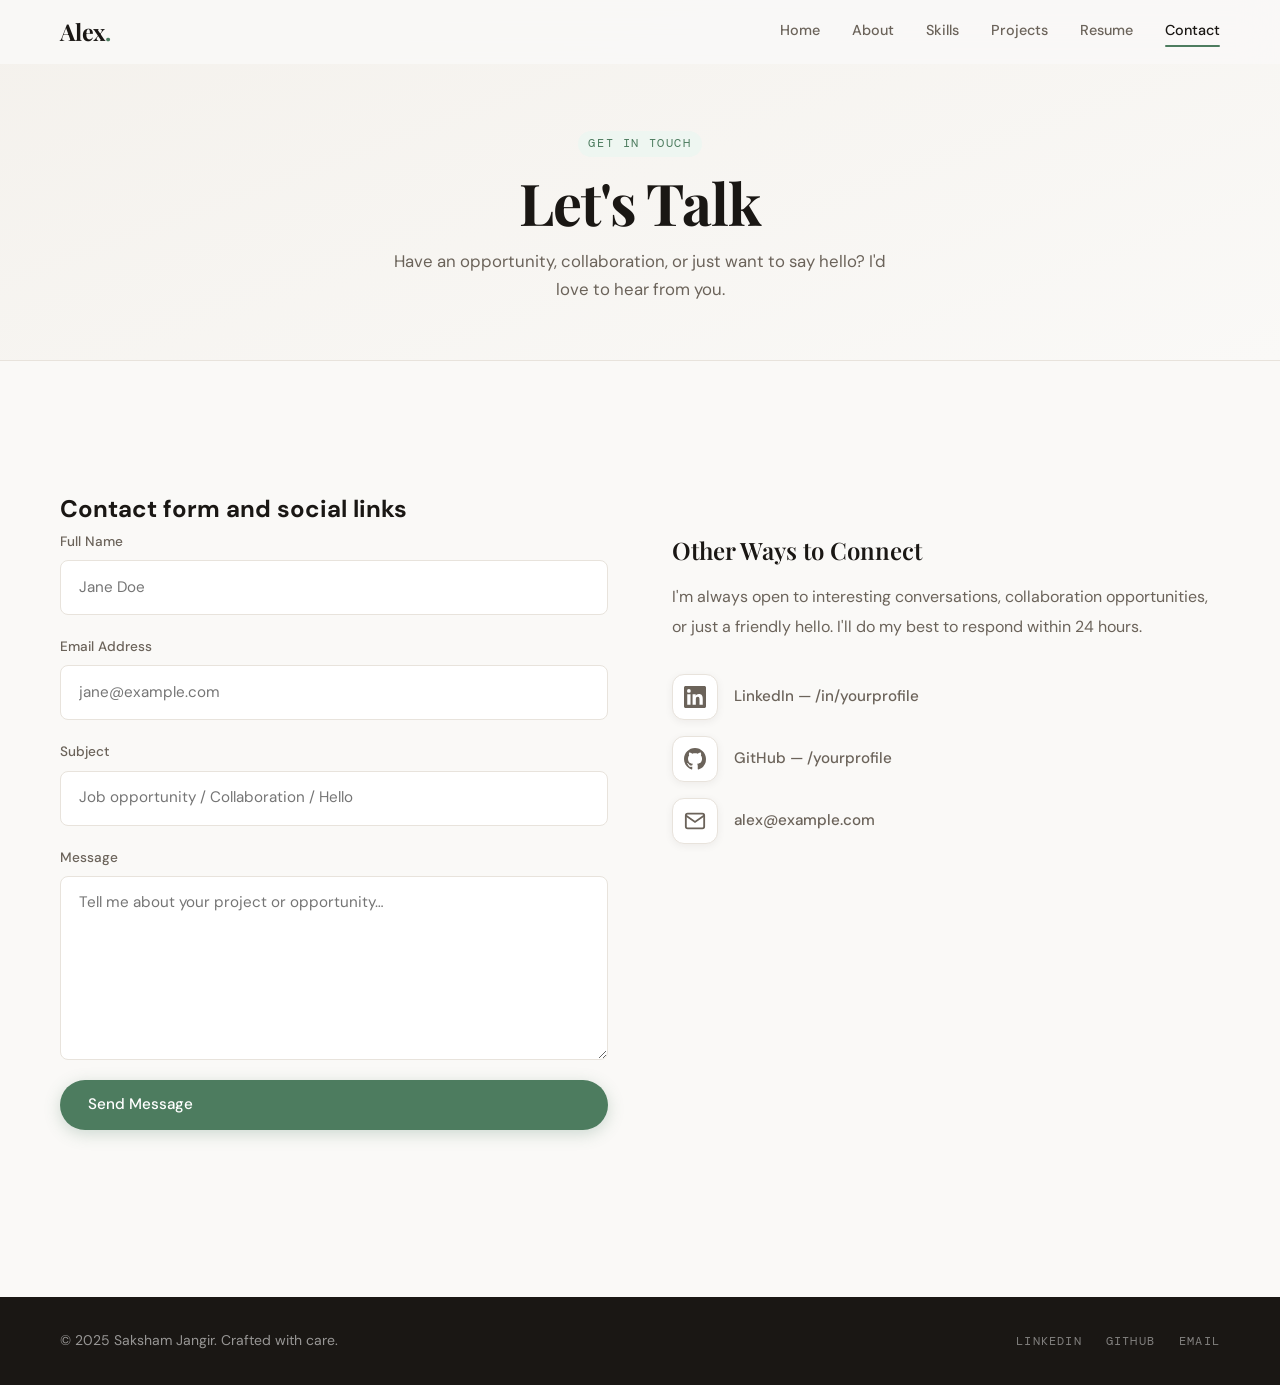
==== contact.html @ 53208660 "Initial commit" ====
<!DOCTYPE html>
<html lang="en">
<head>
  <meta charset="UTF-8" />
  <meta name="viewport" content="width=device-width, initial-scale=1.0" />
  <meta name="description" content="Contact Saksham Jangir — Data Engineer & Analyst. Send a message or connect on LinkedIn and GitHub." />
  <meta name="keywords"    content="Contact, Saksham Jangir, Data Engineer, LinkedIn, GitHub" />
  <meta name="author"      content="Saksham Jangir" />
  <meta property="og:title"       content="Contact — Saksham Jangir" />
  <meta property="og:description" content="Get in touch with Saksham Jangir." />
  <meta property="og:type"        content="website" />
  <link rel="icon" type="image/svg+xml" href="assets/favicon.svg" />

  <title>Contact — Saksham Jangir</title>

  <link rel="preconnect" href="https://fonts.googleapis.com" />
  <link rel="preconnect" href="https://fonts.gstatic.com" crossorigin />
  <link href="https://fonts.googleapis.com/css2?family=Playfair+Display:ital,wght@0,400;0,600;0,700;1,400&family=DM+Sans:wght@300;400;500;600&family=DM+Mono:wght@400;500&display=swap" rel="stylesheet" />
  <link rel="stylesheet" href="css/styles.css" />
</head>
<body>

  <!-- ── NAVBAR ──────────────────────────────────────────── -->
  <header class="navbar" id="navbar">
    <div class="nav-container">
      <a href="index.html" class="nav-logo" aria-label="Saksham Jangir — Home">Alex<span>.</span></a>
      <nav class="nav-links" id="navLinks" aria-label="Main navigation">
        <a href="index.html"    class="nav-link">Home</a>
        <a href="about.html"    class="nav-link">About</a>
        <a href="skills.html"   class="nav-link">Skills</a>
        <a href="projects.html" class="nav-link">Projects</a>
        <a href="resume.html"   class="nav-link">Resume</a>
        <a href="contact.html"  class="nav-link">Contact</a>
      </nav>
      <button class="hamburger" id="hamburger" aria-label="Toggle navigation menu" aria-expanded="false" aria-controls="navLinks">
        <span></span><span></span><span></span>
      </button>
    </div>
  </header>

  <main>

    <!-- ── PAGE HERO BANNER ──────────────────────────────── -->
    <section class="page-hero" aria-labelledby="page-title">
      <div class="container">
        <span class="section-tag">Get In Touch</span>
        <h1 class="page-hero-title" id="page-title">Let's Talk</h1>
        <p class="page-hero-sub">
          Have an opportunity, collaboration, or just want to say hello? I'd love to hear from you.
        </p>
      </div>
    </section>

    <!-- ── CONTACT GRID ──────────────────────────────────── -->
    <section class="section" aria-labelledby="contact-heading">
      <div class="container">
        <h2 class="sr-only" id="contact-heading">Contact form and social links</h2>

        <div class="contact-grid">

          <!-- Left: Contact Form -->
          <form
            class="contact-form reveal"
            id="contactForm"
            novalidate
            aria-label="Send a message to Saksham Jangir"
          >
            <div class="form-group">
              <label for="name">Full Name</label>
              <input
                type="text"
                id="name"
                name="name"
                placeholder="Jane Doe"
                required
                autocomplete="name"
                aria-required="true"
              />
            </div>

            <div class="form-group">
              <label for="email">Email Address</label>
              <input
                type="email"
                id="email"
                name="email"
                placeholder="jane@example.com"
                required
                autocomplete="email"
                aria-required="true"
              />
            </div>

            <div class="form-group">
              <label for="subject">Subject</label>
              <input
                type="text"
                id="subject"
                name="subject"
                placeholder="Job opportunity / Collaboration / Hello"
                autocomplete="off"
              />
            </div>

            <div class="form-group">
              <label for="message">Message</label>
              <textarea
                id="message"
                name="message"
                rows="6"
                placeholder="Tell me about your project or opportunity…"
                required
                aria-required="true"
              ></textarea>
            </div>

            <button type="submit" class="btn btn-primary">Send Message</button>

            <!-- Live status message (success / error) -->
            <p class="form-status" id="formStatus" aria-live="polite" role="status"></p>
          </form>

          <!-- Right: Social / Contact Info -->
          <div class="contact-info reveal reveal-delay">
            <h3>Other Ways to Connect</h3>
            <p>
              I'm always open to interesting conversations, collaboration
              opportunities, or just a friendly hello. I'll do my best to
              respond within 24 hours.
            </p>

            <nav class="social-links" aria-label="Social media links">

              <a href="https://linkedin.com/in/yourprofile" class="social-link" target="_blank" rel="noopener noreferrer" aria-label="Connect on LinkedIn">
                <div class="social-icon" aria-hidden="true">
                  <svg viewBox="0 0 24 24" fill="currentColor" width="22" height="22">
                    <path d="M20.447 20.452h-3.554v-5.569c0-1.328-.027-3.037-1.852-3.037-1.853 0-2.136 1.445-2.136 2.939v5.667H9.351V9h3.414v1.561h.046c.477-.9 1.637-1.85 3.37-1.85 3.601 0 4.267 2.37 4.267 5.455v6.286zM5.337 7.433a2.062 2.062 0 0 1-2.063-2.065 2.064 2.064 0 1 1 2.063 2.065zm1.782 13.019H3.555V9h3.564v11.452zM22.225 0H1.771C.792 0 0 .774 0 1.729v20.542C0 23.227.792 24 1.771 24h20.451C23.2 24 24 23.227 24 22.271V1.729C24 .774 23.2 0 22.222 0h.003z"/>
                  </svg>
                </div>
                <span>LinkedIn — /in/yourprofile</span>
              </a>

              <a href="https://github.com/yourprofile" class="social-link" target="_blank" rel="noopener noreferrer" aria-label="View GitHub profile">
                <div class="social-icon" aria-hidden="true">
                  <svg viewBox="0 0 24 24" fill="currentColor" width="22" height="22">
                    <path d="M12 0C5.37 0 0 5.37 0 12c0 5.31 3.435 9.795 8.205 11.385.6.105.825-.255.825-.57 0-.285-.015-1.23-.015-2.235-3.015.555-3.795-.735-4.035-1.41-.135-.345-.72-1.41-1.23-1.695-.42-.225-1.02-.78-.015-.795.945-.015 1.62.87 1.845 1.23 1.08 1.815 2.805 1.305 3.495.99.105-.78.42-1.305.765-1.605-2.67-.3-5.46-1.335-5.46-5.925 0-1.305.465-2.385 1.23-3.225-.12-.3-.54-1.53.12-3.18 0 0 1.005-.315 3.3 1.23.96-.27 1.98-.405 3-.405s2.04.135 3 .405c2.295-1.56 3.3-1.23 3.3-1.23.66 1.65.24 2.88.12 3.18.765.84 1.23 1.905 1.23 3.225 0 4.605-2.805 5.625-5.475 5.925.435.375.81 1.095.81 2.22 0 1.605-.015 2.895-.015 3.3 0 .315.225.69.825.57A12.02 12.02 0 0 0 24 12c0-6.63-5.37-12-12-12z"/>
                  </svg>
                </div>
                <span>GitHub — /yourprofile</span>
              </a>

              <a href="mailto:alex@example.com" class="social-link" aria-label="Send an email to alex@example.com">
                <div class="social-icon" aria-hidden="true">
                  <svg viewBox="0 0 24 24" fill="none" stroke="currentColor" stroke-width="2" width="22" height="22">
                    <path d="M4 4h16c1.1 0 2 .9 2 2v12c0 1.1-.9 2-2 2H4c-1.1 0-2-.9-2-2V6c0-1.1.9-2 2-2z"/>
                    <polyline points="22,6 12,13 2,6"/>
                  </svg>
                </div>
                <span>alex@example.com</span>
              </a>

            </nav>
          </div>

        </div><!-- /contact-grid -->
      </div>
    </section>

  </main>

  <!-- ── FOOTER ──────────────────────────────────────────── -->
  <footer class="footer" aria-label="Site footer">
    <div class="footer-inner">
      <p class="footer-copy">© 2025 Saksham Jangir. Crafted with care.</p>
      <div class="footer-socials">
        <a href="https://linkedin.com/in/yourprofile" target="_blank" rel="noopener noreferrer" aria-label="LinkedIn">LinkedIn</a>
        <a href="https://github.com/yourprofile"       target="_blank" rel="noopener noreferrer" aria-label="GitHub">GitHub</a>
        <a href="mailto:alex@example.com"              aria-label="Email">Email</a>
      </div>
    </div>
  </footer>

  <script src="js/script.js"></script>
</body>
</html>
---- css/styles.css ----
/* ==========================================================
   PORTFOLIO — css/styles.css
   
   Table of Contents:
   01. CSS Custom Properties (Design Tokens)
   02. Reset & Base
   03. Utility Classes
   04. Scroll Reveal Animation
   05. Buttons
   06. Navbar
   07. Page Hero Banner (inner pages)
   08. Footer
   09. HOME — Hero Section
   10. ABOUT Page
   11. SKILLS Page
   12. PROJECTS Page
   13. RESUME Page
   14. CONTACT Page
   15. Responsive Breakpoints
   ========================================================== */


/* ──────────────────────────────────────────────────────────
   01. CSS CUSTOM PROPERTIES (Design Tokens)
   ────────────────────────────────────────────────────────── */
:root {
  /* Colour Palette */
  --bg:              #faf9f7;   /* warm white page background   */
  --bg-tint:         #f4f1ec;   /* slightly warmer tint         */
  --surface:         #ffffff;   /* card / panel background      */
  --border:          #e8e3dc;   /* subtle dividers              */
  --text-primary:    #1a1714;   /* headings                     */
  --text-secondary:  #6b635a;   /* body copy                    */
  --text-tertiary:   #9e9189;   /* captions, muted labels       */
  --accent:          #4d7c5f;   /* sage green — primary accent  */
  --accent-light:    #a8d8b9;   /* light sage                   */
  --accent-mid:      #7db898;   /* mid sage                     */
  --accent-bg:       #eef6f1;   /* tinted accent background     */

  /* Typography */
  --font-display: 'Playfair Display', Georgia, serif;
  --font-body:    'DM Sans', system-ui, sans-serif;
  --font-mono:    'DM Mono', monospace;

  /* Layout */
  --container:    1160px;
  --section-pad:  clamp(4rem, 10vw, 8rem);
  --nav-h:        64px;         /* navbar height                */

  /* Shape */
  --radius:    14px;
  --radius-sm:  8px;
  --radius-xs:  4px;

  /* Elevation */
  --shadow-sm: 0 2px  8px  rgba(26, 23, 20, .06);
  --shadow-md: 0 8px  32px rgba(26, 23, 20, .10);
  --shadow-lg: 0 20px 60px rgba(26, 23, 20, .12);

  /* Motion */
  --ease: cubic-bezier(.4, 0, .2, 1);
  --dur:  260ms;
}


/* ──────────────────────────────────────────────────────────
   02. RESET & BASE
   ────────────────────────────────────────────────────────── */
*, *::before, *::after {
  box-sizing: border-box;
  margin: 0;
  padding: 0;
}

html {
  scroll-behavior: smooth;
  font-size: 16px;
}

body {
  font-family: var(--font-body);
  background-color: var(--bg);
  color: var(--text-primary);
  line-height: 1.7;
  -webkit-font-smoothing: antialiased;
  overflow-x: hidden;
}

img {
  display: block;
  max-width: 100%;
  height: auto;
}

a {
  text-decoration: none;
  color: inherit;
}

ul  { list-style: none; }
button, input, textarea { font: inherit; }
input, textarea { background: transparent; }


/* ──────────────────────────────────────────────────────────
   03. UTILITY CLASSES
   ────────────────────────────────────────────────────────── */

/* Centered, max-width wrapper */
.container {
  width: min(var(--container), 100% - 3rem);
  margin-inline: auto;
}

/* Section vertical rhythm */
.section {
  padding-block: var(--section-pad);
}

/* Alternating tinted sections */
.section-tinted {
  background-color: var(--bg-tint);
}

/* Section heading group */
.section-header {
  text-align: center;
  margin-bottom: clamp(2.5rem, 6vw, 4rem);
}

/* Small pill label above section title */
.section-tag {
  display: inline-block;
  font-family: var(--font-mono);
  font-size: .72rem;
  letter-spacing: .14em;
  text-transform: uppercase;
  color: var(--accent);
  background: var(--accent-bg);
  padding: .3em .9em;
  border-radius: 100px;
  margin-bottom: .9rem;
}

/* Main section headings */
.section-title {
  font-family: var(--font-display);
  font-size: clamp(2rem, 5vw, 2.8rem);
  font-weight: 600;
  color: var(--text-primary);
  line-height: 1.2;
}


/* ──────────────────────────────────────────────────────────
   04. SCROLL REVEAL ANIMATION
   ────────────────────────────────────────────────────────── */

/* Initial hidden state — applied via HTML class */
.reveal {
  opacity: 0;
  transform: translateY(28px);
  transition: opacity .65s var(--ease), transform .65s var(--ease);
}

/* JS adds .visible when element enters viewport */
.reveal.visible {
  opacity: 1;
  transform: translateY(0);
}

/* Stagger helpers */
.reveal-delay   { transition-delay: .12s; }
.reveal-delay-2 { transition-delay: .24s; }
.reveal-delay-3 { transition-delay: .36s; }


/* ──────────────────────────────────────────────────────────
   05. BUTTONS
   ────────────────────────────────────────────────────────── */
.btn {
  display: inline-flex;
  align-items: center;
  gap: .5rem;
  padding: .75rem 1.75rem;
  border-radius: 100px;
  font-weight: 500;
  font-size: .95rem;
  cursor: pointer;
  border: none;
  transition:
    transform  var(--dur) var(--ease),
    box-shadow var(--dur) var(--ease),
    background var(--dur) var(--ease),
    color      var(--dur) var(--ease);
}

.btn:hover          { transform: translateY(-2px); }
.btn:active         { transform: translateY(0);    }
.btn:focus-visible  { outline: 2px solid var(--accent); outline-offset: 3px; }

/* Filled primary */
.btn-primary {
  background: var(--accent);
  color: #fff;
  box-shadow: 0 4px 16px rgba(77, 124, 95, .25);
}
.btn-primary:hover {
  background: #3d6b50;
  box-shadow: 0 8px 24px rgba(77, 124, 95, .35);
}

/* Ghost / outline */
.btn-outline {
  background: transparent;
  color: var(--text-primary);
  box-shadow: inset 0 0 0 1.5px var(--border);
}
.btn-outline:hover {
  box-shadow: inset 0 0 0 1.5px var(--text-primary);
  background: rgba(26, 23, 20, .04);
}

/* Size modifier */
.btn-lg {
  padding: 1rem 2.25rem;
  font-size: 1rem;
}


/* ──────────────────────────────────────────────────────────
   06. NAVBAR
   ────────────────────────────────────────────────────────── */
.navbar {
  position: fixed;
  top: 0; left: 0; right: 0;
  z-index: 900;
  height: var(--nav-h);
  background: rgba(250, 249, 247, .88);
  backdrop-filter: blur(18px);
  -webkit-backdrop-filter: blur(18px);
  border-bottom: 1px solid transparent;
  transition:
    border-color var(--dur) var(--ease),
    box-shadow   var(--dur) var(--ease);
}

/* JS adds this class after scrolling 10px */
.navbar.scrolled {
  border-bottom-color: var(--border);
  box-shadow: var(--shadow-sm);
}

.nav-container {
  display: flex;
  align-items: center;
  justify-content: space-between;
  width: min(var(--container), 100% - 3rem);
  height: 100%;
  margin-inline: auto;
}

/* Logo */
.nav-logo {
  font-family: var(--font-display);
  font-size: 1.45rem;
  font-weight: 700;
  color: var(--text-primary);
  letter-spacing: -.01em;
}
.nav-logo span { color: var(--accent); }

/* Desktop nav links */
.nav-links {
  display: flex;
  align-items: center;
  gap: 2rem;
}

.nav-link {
  position: relative;
  font-size: .9rem;
  font-weight: 500;
  color: var(--text-secondary);
  padding-bottom: 2px;
  transition: color var(--dur) var(--ease);
}

/* Animated underline */
.nav-link::after {
  content: '';
  position: absolute;
  bottom: -2px; left: 0;
  width: 0; height: 1.5px;
  background: var(--accent);
  transition: width var(--dur) var(--ease);
  border-radius: 2px;
}

.nav-link:hover,
.nav-link.active {
  color: var(--text-primary);
}

.nav-link:hover::after,
.nav-link.active::after {
  width: 100%;
}

/* Hamburger button (mobile) */
.hamburger {
  display: none;
  flex-direction: column;
  justify-content: space-between;
  width: 26px;
  height: 18px;
  background: none;
  border: none;
  cursor: pointer;
  padding: 0;
  flex-shrink: 0;
}

.hamburger span {
  display: block;
  height: 2px;
  background: var(--text-primary);
  border-radius: 2px;
  transition:
    transform var(--dur) var(--ease),
    opacity   var(--dur) var(--ease);
}

/* X shape when open */
.hamburger.open span:nth-child(1) { transform: translateY(8px)  rotate(45deg); }
.hamburger.open span:nth-child(2) { opacity: 0; }
.hamburger.open span:nth-child(3) { transform: translateY(-8px) rotate(-45deg); }


/* ──────────────────────────────────────────────────────────
   07. PAGE HERO BANNER (used on inner pages: About, Skills…)
   ────────────────────────────────────────────────────────── */
.page-hero {
  padding-top: calc(var(--nav-h) + 4rem);
  padding-bottom: 3.5rem;
  text-align: center;
  background: linear-gradient(160deg, var(--bg-tint) 0%, var(--bg) 100%);
  border-bottom: 1px solid var(--border);
}

.page-hero-tag  { /* reuses .section-tag */ }

.page-hero-title {
  font-family: var(--font-display);
  font-size: clamp(2.4rem, 6vw, 3.6rem);
  font-weight: 700;
  letter-spacing: -.02em;
  line-height: 1.1;
  color: var(--text-primary);
  margin-bottom: .75rem;
}

.page-hero-sub {
  font-size: 1.05rem;
  color: var(--text-secondary);
  max-width: 520px;
  margin-inline: auto;
}


/* ──────────────────────────────────────────────────────────
   08. FOOTER
   ────────────────────────────────────────────────────────── */
.footer {
  background: var(--text-primary);
  color: rgba(255, 255, 255, .55);
  padding-block: 2rem;
}

.footer-inner {
  display: flex;
  align-items: center;
  justify-content: space-between;
  flex-wrap: wrap;
  gap: 1rem;
  width: min(var(--container), 100% - 3rem);
  margin-inline: auto;
}

.footer-copy {
  font-size: .875rem;
}

.footer-socials {
  display: flex;
  gap: 1.5rem;
}

.footer-socials a {
  font-family: var(--font-mono);
  font-size: .75rem;
  letter-spacing: .1em;
  text-transform: uppercase;
  color: rgba(255, 255, 255, .45);
  transition: color var(--dur) var(--ease);
}

.footer-socials a:hover { color: var(--accent-light); }


/* ──────────────────────────────────────────────────────────
   09. HOME PAGE — Hero Section
   ────────────────────────────────────────────────────────── */
.hero {
  min-height: 100dvh;
  display: flex;
  align-items: center;
  justify-content: center;
  padding-top: var(--nav-h);
  padding-bottom: 4rem;
  padding-inline: max(1.5rem, (100% - var(--container)) / 2);
  gap: 4rem;
  flex-wrap: wrap;
  position: relative;
  overflow: hidden;
}

/* Ambient background blobs */
.hero-bg-blob {
  position: absolute;
  border-radius: 50%;
  filter: blur(80px);
  pointer-events: none;
  opacity: .42;
  z-index: 0;
}

.blob-1 {
  width: 540px; height: 540px;
  background: radial-gradient(circle, #c8e6d4 0%, transparent 70%);
  top: -100px; right: -80px;
  animation: blobFloat 14s ease-in-out infinite alternate;
}

.blob-2 {
  width: 400px; height: 400px;
  background: radial-gradient(circle, #f5d6a8 0%, transparent 70%);
  bottom: -60px; left: -80px;
  animation: blobFloat 18s ease-in-out infinite alternate-reverse;
}

@keyframes blobFloat {
  from { transform: translate(0, 0)     scale(1);    }
  to   { transform: translate(30px, 20px) scale(1.06); }
}

/* Text column */
.hero-content {
  flex: 1;
  min-width: min(340px, 100%);
  max-width: 620px;
  position: relative;
  z-index: 1;
}

.hero-eyebrow {
  font-family: var(--font-mono);
  font-size: .8rem;
  letter-spacing: .12em;
  text-transform: uppercase;
  color: var(--accent);
  margin-bottom: .8rem;
}

.hero-name {
  font-family: var(--font-display);
  font-size: clamp(3rem, 8vw, 5.5rem);
  font-weight: 700;
  line-height: 1.05;
  letter-spacing: -.02em;
  color: var(--text-primary);
  margin-bottom: .65rem;
}

.hero-role {
  font-family: var(--font-display);
  font-size: clamp(1.1rem, 2.5vw, 1.45rem);
  font-weight: 400;
  font-style: italic;
  color: var(--text-secondary);
  margin-bottom: 1.25rem;
}

.amp { color: var(--accent); font-style: normal; }

.hero-bio {
  font-size: 1.05rem;
  color: var(--text-secondary);
  max-width: 520px;
  margin-bottom: 2rem;
  line-height: 1.85;
}

.hero-cta {
  display: flex;
  flex-wrap: wrap;
  gap: 1rem;
}

/* Avatar column */
.hero-image {
  position: relative;
  z-index: 1;
  flex-shrink: 0;
}

/* Spinning gradient ring around avatar */
.avatar-ring {
  width: clamp(200px, 28vw, 280px);
  height: clamp(200px, 28vw, 280px);
  border-radius: 50%;
  padding: 5px;
  background: conic-gradient(from 0deg, var(--accent-light), var(--accent), var(--accent-light));
  animation: ringRotate 12s linear infinite;
}

@keyframes ringRotate { to { transform: rotate(360deg); } }

.avatar-img {
  width: 100%; height: 100%;
  border-radius: 50%;
  object-fit: cover;
  border: 4px solid var(--bg);
  /* counter-rotate so image stays upright */
  animation: ringRotate 12s linear infinite reverse;
}

.avatar-badge {
  position: absolute;
  bottom: 8px; right: -12px;
  background: var(--surface);
  border: 1px solid var(--border);
  border-radius: 100px;
  padding: .45rem 1rem;
  font-size: .8rem;
  font-weight: 500;
  box-shadow: var(--shadow-sm);
  white-space: nowrap;
}


/* ──────────────────────────────────────────────────────────
   10. ABOUT PAGE
   ────────────────────────────────────────────────────────── */

/* Two-column grid */
.about-grid {
  display: grid;
  grid-template-columns: 1fr 1fr;
  gap: 3rem;
  align-items: start;
}

.about-text h3 {
  font-family: var(--font-display);
  font-size: 1.6rem;
  font-weight: 600;
  line-height: 1.3;
  margin-bottom: 1rem;
}

.about-text p {
  color: var(--text-secondary);
  margin-bottom: 1rem;
}

/* Icon + text rows */
.about-highlights {
  display: flex;
  flex-direction: column;
  gap: .75rem;
  margin-top: 1.5rem;
}

.highlight-item {
  display: flex;
  align-items: flex-start;
  gap: .75rem;
  font-size: .93rem;
  color: var(--text-secondary);
}

.highlight-icon {
  font-size: 1.1rem;
  flex-shrink: 0;
  margin-top: .05rem;
}

/* Goals + stats card */
.about-card {
  background: var(--surface);
  border: 1px solid var(--border);
  border-radius: var(--radius);
  padding: 2rem;
  box-shadow: var(--shadow-md);
}

.card-label {
  font-family: var(--font-mono);
  font-size: .72rem;
  letter-spacing: .12em;
  text-transform: uppercase;
  color: var(--accent);
  margin-bottom: 1.2rem;
}

.goal-list {
  display: flex;
  flex-direction: column;
  gap: .85rem;
  margin-bottom: 2rem;
}

.goal-list li {
  position: relative;
  padding-left: 1.4rem;
  font-size: .93rem;
  color: var(--text-secondary);
}

.goal-list li::before {
  content: '→';
  position: absolute;
  left: 0;
  color: var(--accent);
  font-size: .85rem;
}

/* Stats row inside card */
.stats-row {
  display: flex;
  gap: 1.5rem;
  padding-top: 1.5rem;
  border-top: 1px solid var(--border);
}

.stat         { flex: 1; text-align: center; }

.stat-num {
  display: block;
  font-family: var(--font-display);
  font-size: 2rem;
  font-weight: 700;
  color: var(--text-primary);
  line-height: 1;
}

.stat-label {
  font-size: .76rem;
  color: var(--text-tertiary);
  text-transform: uppercase;
  letter-spacing: .06em;
}

/* Education timeline */
.timeline {
  display: flex;
  flex-direction: column;
  gap: 0;
  margin-top: 3rem;
}

.timeline-item {
  position: relative;
  padding-left: 2rem;
  padding-bottom: 2.5rem;
  border-left: 2px solid var(--border);
}

.timeline-item:last-child {
  border-left-color: transparent;
  padding-bottom: 0;
}

/* Dot on the timeline line */
.timeline-item::before {
  content: '';
  position: absolute;
  left: -5px; top: 6px;
  width: 8px; height: 8px;
  border-radius: 50%;
  background: var(--accent);
  border: 2px solid var(--bg);
  box-shadow: 0 0 0 2px var(--accent);
}

.timeline-date {
  font-family: var(--font-mono);
  font-size: .72rem;
  color: var(--accent);
  letter-spacing: .08em;
  margin-bottom: .35rem;
}

.timeline-title {
  font-family: var(--font-display);
  font-size: 1.05rem;
  font-weight: 600;
  margin-bottom: .25rem;
}

.timeline-sub {
  font-size: .88rem;
  color: var(--text-secondary);
}


/* ──────────────────────────────────────────────────────────
   11. SKILLS PAGE
   ────────────────────────────────────────────────────────── */
.skills-grid {
  display: grid;
  grid-template-columns: repeat(auto-fit, minmax(280px, 1fr));
  gap: 1.5rem;
}

.skill-card {
  background: var(--surface);
  border: 1px solid var(--border);
  border-radius: var(--radius);
  padding: 1.75rem;
  box-shadow: var(--shadow-sm);
  transition:
    transform   var(--dur) var(--ease),
    box-shadow  var(--dur) var(--ease);
}

.skill-card:hover {
  transform: translateY(-4px);
  box-shadow: var(--shadow-md);
}

.skill-card-header {
  display: flex;
  align-items: center;
  gap: .75rem;
  margin-bottom: 1.5rem;
}

.skill-icon { font-size: 1.5rem; }

.skill-card-header h3 {
  font-family: var(--font-display);
  font-size: 1.05rem;
  font-weight: 600;
}

/* Animated progress bars */
.skill-list {
  display: flex;
  flex-direction: column;
  gap: 1rem;
}

.skill-meta {
  display: flex;
  justify-content: space-between;
  margin-bottom: .4rem;
  font-size: .85rem;
  color: var(--text-secondary);
}

.skill-meta span:last-child {
  font-family: var(--font-mono);
  color: var(--accent);
}

.progress-track {
  height: 6px;
  background: var(--bg-tint);
  border-radius: 100px;
  overflow: hidden;
}

.progress-bar {
  height: 100%;
  width: 0;  /* animated to data-width% by JS */
  background: linear-gradient(90deg, var(--accent-light), var(--accent));
  border-radius: 100px;
  transition: width 1.2s var(--ease);
}

/* Skill badges grid */
.skill-badges {
  display: flex;
  flex-wrap: wrap;
  gap: .5rem;
}

.badge {
  font-size: .78rem;
  font-weight: 500;
  padding: .35em .85em;
  background: var(--accent-bg);
  color: var(--accent);
  border: 1px solid rgba(77, 124, 95, .18);
  border-radius: 100px;
  letter-spacing: .02em;
  transition:
    background var(--dur) var(--ease),
    color      var(--dur) var(--ease);
}

.badge:hover {
  background: var(--accent);
  color: #fff;
}


/* ──────────────────────────────────────────────────────────
   12. PROJECTS PAGE
   ────────────────────────────────────────────────────────── */
.projects-grid {
  display: grid;
  grid-template-columns: repeat(auto-fit, minmax(300px, 1fr));
  gap: 1.5rem;
}

.project-card {
  background: var(--surface);
  border: 1px solid var(--border);
  border-radius: var(--radius);
  overflow: hidden;
  display: flex;
  flex-direction: column;
  box-shadow: var(--shadow-sm);
  transition:
    transform   var(--dur) var(--ease),
    box-shadow  var(--dur) var(--ease);
}

.project-card:hover {
  transform: translateY(-6px);
  box-shadow: var(--shadow-lg);
}

/* Coloured top stripe — colour set via inline CSS var */
.project-accent {
  height: 5px;
  background: var(--card-accent, var(--accent));
  opacity: .85;
}

.project-body {
  padding: 1.75rem 1.75rem 1rem;
  flex: 1;
}

.project-number {
  display: block;
  font-family: var(--font-mono);
  font-size: .72rem;
  color: var(--text-tertiary);
  letter-spacing: .08em;
  margin-bottom: .75rem;
}

.project-title {
  font-family: var(--font-display);
  font-size: 1.2rem;
  font-weight: 600;
  line-height: 1.3;
  margin-bottom: .65rem;
}

.project-desc {
  font-size: .9rem;
  color: var(--text-secondary);
  line-height: 1.75;
  margin-bottom: 1.2rem;
}

.project-stack {
  display: flex;
  flex-wrap: wrap;
  gap: .4rem;
}

.project-stack span {
  font-family: var(--font-mono);
  font-size: .72rem;
  color: var(--text-tertiary);
  background: var(--bg-tint);
  padding: .25em .7em;
  border-radius: var(--radius-xs);
}

.project-footer {
  padding: 1rem 1.75rem 1.5rem;
  border-top: 1px solid var(--border);
  display: flex;
  gap: 1rem;
}

.project-link {
  display: inline-flex;
  align-items: center;
  gap: .4rem;
  font-size: .85rem;
  font-weight: 500;
  color: var(--text-secondary);
  transition: color var(--dur) var(--ease);
}

.project-link:hover { color: var(--accent); }


/* ──────────────────────────────────────────────────────────
   13. RESUME PAGE
   ────────────────────────────────────────────────────────── */

/* Download CTA banner */
.resume-cta-banner {
  background: linear-gradient(135deg, #eef6f1, #f4f1ec);
  border: 1px solid var(--border);
  border-radius: var(--radius);
  padding: clamp(2.5rem, 6vw, 4rem);
  display: flex;
  align-items: center;
  justify-content: space-between;
  gap: 2rem;
  flex-wrap: wrap;
  box-shadow: var(--shadow-sm);
  margin-bottom: 4rem;
}

.resume-cta-text .section-title {
  text-align: left;
  margin-bottom: .75rem;
}

.resume-cta-text p { color: var(--text-secondary); max-width: 480px; }

/* Experience / education cards */
.resume-section-title {
  font-family: var(--font-display);
  font-size: 1.4rem;
  font-weight: 600;
  margin-bottom: 1.5rem;
  padding-bottom: .75rem;
  border-bottom: 2px solid var(--accent-bg);
  color: var(--text-primary);
}

.resume-grid {
  display: grid;
  grid-template-columns: 1fr 1fr;
  gap: 3rem;
  margin-bottom: 4rem;
}

.resume-entry {
  background: var(--surface);
  border: 1px solid var(--border);
  border-radius: var(--radius-sm);
  padding: 1.5rem;
  margin-bottom: 1rem;
  box-shadow: var(--shadow-sm);
  transition: box-shadow var(--dur) var(--ease);
}

.resume-entry:hover { box-shadow: var(--shadow-md); }

.resume-entry-header {
  display: flex;
  align-items: flex-start;
  justify-content: space-between;
  gap: 1rem;
  margin-bottom: .5rem;
  flex-wrap: wrap;
}

.resume-entry-title {
  font-weight: 600;
  font-size: 1rem;
  color: var(--text-primary);
}

.resume-entry-date {
  font-family: var(--font-mono);
  font-size: .72rem;
  color: var(--accent);
  white-space: nowrap;
  background: var(--accent-bg);
  padding: .2em .65em;
  border-radius: 100px;
}

.resume-entry-org {
  font-size: .88rem;
  color: var(--text-secondary);
  margin-bottom: .6rem;
}

.resume-entry-desc {
  font-size: .88rem;
  color: var(--text-tertiary);
  line-height: 1.7;
}

/* Certifications grid */
.cert-grid {
  display: grid;
  grid-template-columns: repeat(auto-fill, minmax(220px, 1fr));
  gap: 1rem;
}

.cert-card {
  display: flex;
  align-items: center;
  gap: 1rem;
  padding: 1rem 1.25rem;
  background: var(--surface);
  border: 1px solid var(--border);
  border-radius: var(--radius-sm);
  box-shadow: var(--shadow-sm);
  transition: transform var(--dur) var(--ease), box-shadow var(--dur) var(--ease);
}

.cert-card:hover {
  transform: translateY(-3px);
  box-shadow: var(--shadow-md);
}

.cert-icon  { font-size: 1.6rem; flex-shrink: 0; }
.cert-name  { font-size: .88rem; font-weight: 500; color: var(--text-primary); }
.cert-issuer { font-size: .78rem; color: var(--text-tertiary); }


/* ──────────────────────────────────────────────────────────
   14. CONTACT PAGE
   ────────────────────────────────────────────────────────── */
.contact-grid {
  display: grid;
  grid-template-columns: 1fr 1fr;
  gap: 4rem;
  align-items: start;
}

/* Form */
.contact-form {
  display: flex;
  flex-direction: column;
  gap: 1.25rem;
}

.form-group {
  display: flex;
  flex-direction: column;
  gap: .45rem;
}

.form-group label {
  font-size: .85rem;
  font-weight: 500;
  color: var(--text-secondary);
}

.form-group input,
.form-group textarea {
  padding: .85rem 1.1rem;
  border: 1.5px solid var(--border);
  border-radius: var(--radius-sm);
  background: var(--surface);
  color: var(--text-primary);
  font-size: .95rem;
  resize: vertical;
  transition:
    border-color var(--dur) var(--ease),
    box-shadow   var(--dur) var(--ease);
}

.form-group input:focus,
.form-group textarea:focus {
  outline: none;
  border-color: var(--accent);
  box-shadow: 0 0 0 3px rgba(77, 124, 95, .12);
}

.form-group input.error,
.form-group textarea.error {
  border-color: #e07070;
}

.form-status {
  font-size: .88rem;
  min-height: 1.4em;
  font-style: italic;
  color: var(--accent);
}

/* Info side */
.contact-info h3 {
  font-family: var(--font-display);
  font-size: 1.5rem;
  font-weight: 600;
  margin-bottom: .75rem;
}

.contact-info > p {
  color: var(--text-secondary);
  margin-bottom: 2rem;
  line-height: 1.85;
}

.social-links {
  display: flex;
  flex-direction: column;
  gap: 1rem;
}

.social-link {
  display: flex;
  align-items: center;
  gap: 1rem;
  font-weight: 500;
  font-size: .95rem;
  color: var(--text-secondary);
  transition: color var(--dur) var(--ease);
}

.social-link:hover { color: var(--accent); }

.social-icon {
  width: 46px; height: 46px;
  border-radius: 12px;
  border: 1px solid var(--border);
  background: var(--surface);
  display: flex;
  align-items: center;
  justify-content: center;
  box-shadow: var(--shadow-sm);
  flex-shrink: 0;
  transition:
    border-color var(--dur) var(--ease),
    box-shadow   var(--dur) var(--ease),
    transform    var(--dur) var(--ease);
}

.social-link:hover .social-icon {
  border-color: var(--accent);
  box-shadow: 0 4px 12px rgba(77, 124, 95, .18);
  transform: translateY(-2px);
}


/* ──────────────────────────────────────────────────────────
   15. RESPONSIVE BREAKPOINTS
   ────────────────────────────────────────────────────────── */

/* ── Tablet (≤ 960px) ── */
@media (max-width: 960px) {

  .about-grid,
  .contact-grid,
  .resume-grid {
    grid-template-columns: 1fr;
    gap: 2.5rem;
  }

  .resume-cta-banner {
    flex-direction: column;
    text-align: center;
  }

  .resume-cta-text .section-title { text-align: center; }

  .hero {
    flex-direction: column-reverse;
    text-align: center;
    padding-top: calc(var(--nav-h) + 2rem);
    gap: 2.5rem;
  }

  .hero-content {
    display: flex;
    flex-direction: column;
    align-items: center;
  }

  .hero-bio { text-align: center; }
  .hero-cta { justify-content: center; }
}

/* ── Mobile nav (≤ 700px) ── */
@media (max-width: 700px) {

  /* Hide desktop links, show hamburger */
  .nav-links {
    display: none;
    position: fixed;
    top: var(--nav-h); left: 0; right: 0;
    background: rgba(250, 249, 247, .97);
    backdrop-filter: blur(18px);
    flex-direction: column;
    align-items: center;
    gap: 0;
    border-bottom: 1px solid var(--border);
    padding: 1rem 0 1.5rem;
  }

  /* JS adds .open */
  .nav-links.open {
    display: flex;
    animation: mobileMenuSlide .28s var(--ease);
  }

  @keyframes mobileMenuSlide {
    from { opacity: 0; transform: translateY(-10px); }
    to   { opacity: 1; transform: translateY(0); }
  }

  .nav-link {
    padding: .75rem 2.5rem;
    font-size: 1rem;
    width: 100%;
    text-align: center;
  }

  .nav-link::after { display: none; }
  .hamburger       { display: flex; }

  /* Stack single-column grids */
  .projects-grid { grid-template-columns: 1fr; }
  .skills-grid   { grid-template-columns: 1fr; }
  .cert-grid     { grid-template-columns: 1fr; }
}

/* ── Small mobile (≤ 480px) ── */
@media (max-width: 480px) {

  .hero-name    { font-size: 3rem; }
  .avatar-ring  { width: 180px; height: 180px; }
  .stats-row    { gap: 1rem; }

  .footer-inner {
    flex-direction: column;
    text-align: center;
  }
}
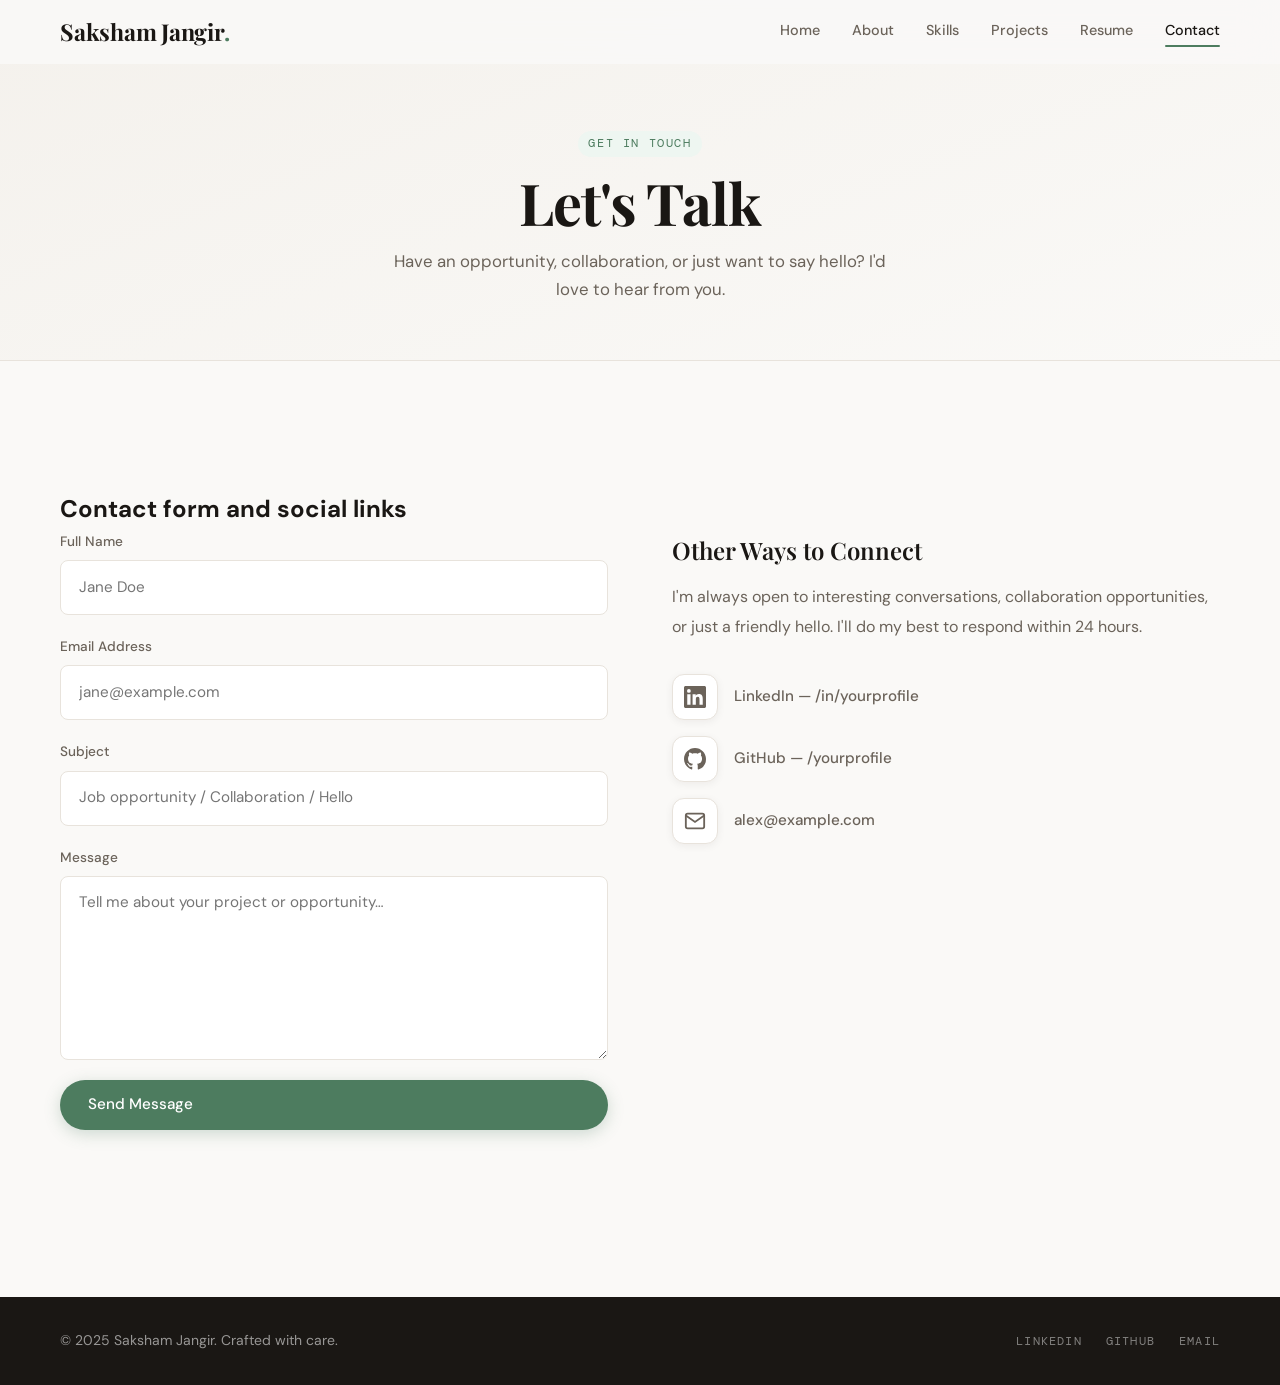
==== commit 10813d4f: "Update contact.html" ====
--- a/contact.html
+++ b/contact.html
@@ -23,7 +23,7 @@
   <!-- ── NAVBAR ──────────────────────────────────────────── -->
   <header class="navbar" id="navbar">
     <div class="nav-container">
-      <a href="index.html" class="nav-logo" aria-label="Saksham Jangir — Home">Alex<span>.</span></a>
+      <a href="index.html" class="nav-logo" aria-label="Saksham Jangir — Home">Saksham Jangir<span>.</span></a>
       <nav class="nav-links" id="navLinks" aria-label="Main navigation">
         <a href="index.html"    class="nav-link">Home</a>
         <a href="about.html"    class="nav-link">About</a>
